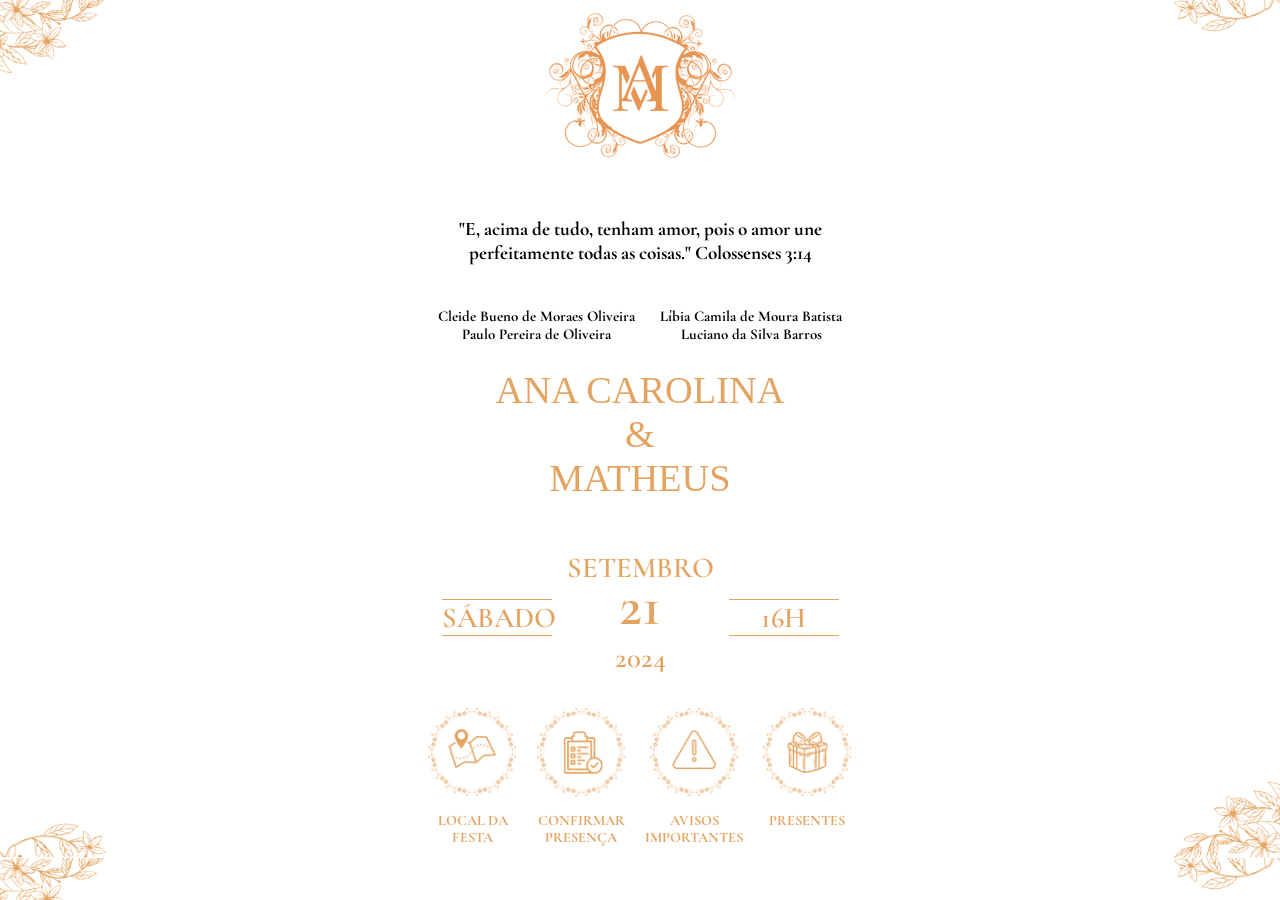
==== index.html @ b8f41e19 "fonte" ====
<!DOCTYPE html>
<html lang="pt-br">

<head>
  <meta charset="UTF-8">
  <meta name="viewport" content="width=device-width, initial-scale=1.0">
  <title>Convite de Casamento</title>
  <link rel="stylesheet" href="styles.css">
  <link href="https://fonts.googleapis.com/css2?family=Cormorant+Garamond:wght@300;400;500;600;700&display=swap" rel="stylesheet">
</head>

<body>
  <header>
    <div class="AeM"><img src="assets/Ana_e_Matheus.png" alt="Ana e Matheus"></div>
  </header>
  <div class="content">
    <div class="versiculo">
      <h2>"E, acima de tudo, tenham amor, pois o amor une <br> perfeitamente todas as coisas." Colossenses 3:14</h2>
    </div>

    <div class="familia">
      <div class="paisAna">
        <h3 class="cleide">Cleide Bueno de Moraes Oliveira</h3>
        <h3 class="paulo">Paulo Pereira de Oliveira</h3>
      </div>
      <div class="paisMatheus">
        <h3 class="libia">Líbia Camila de Moura Batista</h3>
        <h3 class="luciano">Luciano da Silva Barros</h3>
      </div>
    </div>

    <div class="nome">
      <h1 class="ana">ANA CAROLINA</h1>
      <h1 class="e">&</h1>
      <h1 class="matheus">MATHEUS</h1>
    </div>

    <div class="data">
      <div class="sabado">
        <h2 class="saba">SÁBADO</h2>
      </div>
      <div class="setembro">
        <h2 id="mes" class="l">SETEMBRO</h2>
        <h2 id="dia" class="l">21</h2>
        <h2 id="ano" class="l">2024</h2>
      </div>
      <div class="horas">
        <h2 class="h">16H</h2>
      </div>
    </div>
  </div>

  <footer>
    <div class="icones">
      <div class="local">
        <a href="https://www.google.com/maps/dir//-17.7634333,-50.8802422/@-17.7635506,-50.8812284,369m/data=!3m1!1e3!4m2!4m1!3e0?entry=ttu"><img src="assets/localDaFesta.png" alt="Local da Festa"></a>
        <h2>LOCAL DA<br> FESTA</h2>
      </div>
      <div class="presenca">
        <a href="https://forms.gle/znVHmJxSqxEpw1am8"><img src="assets/confirmaPresenca.png" alt="Confirmar Presença"></a>
        <h2>CONFIRMAR<br> PRESENÇA</h2>
      </div>
      <div class="avisos">
        <a href="#"><img src="assets/avisosImportantes.png" alt="Avisos Importantes"></a>
        <h2>AVISOS<br> IMPORTANTES</h2>
      </div>
      <div class="presentes">
        <a href="https://listapresente.havan.com.br/Convidado/ItensListaPresente/761027 "><img src="assets/presentes.png" alt="Presentes"></a>
        <h2>PRESENTES</h2>
      </div>
    </div>
  </footer>
</body>

</html>
---- styles.css ----
@font-face {
    font-family: 'TheSeasons';
    src: url('fonts/Fontspring-DEMO-theseasons-lt.otf');
}

html {
    scroll-behavior: smooth;
}

::selection {
    background-color: #E4A461;
    color: white;
}

::-moz-selection {
    background-color: #E4A461;
    color: white;
}

header {
    display: flex;
    justify-content: center;
    padding: 1%;
}

body {
    margin: 0;
    padding: 0;
    text-decoration: none;
    background-image: url('assets/bakground\(1920\ x\ 1080\ px\).png');
    background-size: cover;
    background-position: center;
    font-size: 1vw; /* Fonte base relativa ao viewport width */
}

.versiculo {
    display: flex;
    justify-content: center;
    font-family: 'Cormorant Garamond', sans-serif;
    font-size: 1em;
    font-weight: 100;
    text-align: center;
    padding: 2%;
}

.familia {
    display: flex;
    justify-content: center;
    flex-direction: row;
    align-items: center;
    gap: 2%;
    padding-bottom: 2%;
    font-family: 'Cormorant Garamond', sans-serif;
    font-size: 1em;
    font-weight: 100;
}

.paisAna,
.paisMatheus {
    display: flex;
    flex-direction: column;
    align-items: center;
}

.cleide,
.paulo,
.libia,
.luciano {
    margin: 0;
    text-align: center;
}

.nome {
    display: flex;
    flex-direction: column;
    align-items: center;
    color: #E4A461;
    padding-bottom: 2%;
    font-size: 1.5em;
}

.ana,
.matheus {
    margin: 0;
    font-family: 'TheSeasons';
    font-weight: 100;
}

.e {
    margin: 0;
    font-weight: 100;
}

.data {
    display: flex;
    justify-content: center;
    flex-direction: row;
    align-items: center;
    color: #E4A461;
    padding-bottom: 1%;
    font-size: 1.5em;
}

.setembro {
    display: flex;
    flex-direction: column;
    align-items: center;
    font-family: 'Cormorant Garamond', sans-serif;
}

#mes {
    font-size: 1.5em;
    margin-bottom: 1px;
}

#ano {
    font-size: 1.5em;
    margin-top: -1px;
}

#dia {
    font-size: 3em;
    margin-top: -15px;
}

.sabado,
.horas {
    display: flex;
    flex-direction: column;
    align-items: center;
    padding: 15px;
}

.saba,
.h,
.l {
    margin-bottom: 0;
    font-family: 'Cormorant Garamond', sans-serif;
    font-size: 1.5em;
    font-weight: 600;
}

.saba,
.h {
    border-top: 1px solid #E4A461;
    border-bottom: 1px solid #E4A461;
    width: 110px;
    text-align: center;
    margin-top: 35px;
}

.icones {
    padding-top: 20px;
    display: flex;
    justify-content: center;
    font-size: 0.75em;
    gap: 1.5%;
    color: #E4A461;
}

.local,
.presenca,
.avisos,
.presentes {
    display: flex;
    flex-direction: column;
    align-items: center;
    font-family: 'Cormorant Garamond', sans-serif;
    font-weight: 100;
    text-align: center;
}

.icones img {
    width: 7vw; 
}

@media only screen and (max-width: 1024px) {
    body {
        background-image: url('assets/bakground\(1024\ x\ 768\ px\).png');
        background-size: cover;
        background-position: center;
    }
}

@media only screen and (max-width: 768px) {
    body {
        background-image: url('assets/bakground\(768\ x\ 1024\ px\).png');
        background-size: cover;
        background-position: center;
    }
    .familia {
        gap: 1.5%;
        font-size: 1em;
    }
    .icones {
        font-size: 0.8em;
    }
    .icones img {
        width: 15vw;
    }
    .versiculo {
        font-size: 1em;
        padding: 3%;
    }
    .nome {
        font-size: 1.3em;
    }
    .data {
        font-size: 1.3em;
    }
    #mes,
    #ano {
        font-size: 1.3em;
    }
    #dia {
        font-size: 2.8em;
    }
    .saba,
    .h,
    .l {
        font-size: 1.3em;
    }
    .saba,
    .h {
        width: 100px;
    }
}

@media only screen and (max-width: 480px) {
    body {
        background-image: url('assets/bakground\(412\ x\ 915\ px\).png');
        background-size: cover;
        background-repeat: no-repeat;
        background-position-y: top;
    }
    .ana,
    .matheus {
    margin: 0;
    font-family: 'TheSeasons';
    font-weight: 100;
}
    .AeM img {
        width: 35vw;
    }
    .familia {
        gap: 1%;
        font-size: 3em;
    }
    .icones {
        font-size: 2em;
    }
    .icones img {
        width: 20vw;
    }
    .versiculo {
        font-size: 3em;
        padding: 4%;
    }
    .nome {
        font-size: 5em;
    }
    .data {
        font-size: 4em;
    }
    #mes,
    #ano {
        font-size: 1.5em;
    }
    #dia {
        font-size: 2.5em;
    }
    .saba,
    .h,
    .l {
        font-size: 1.2em;
    }
    .saba,
    .h {
        width: 90px;
    }
}

@media only screen and (max-width: 320px) {
    .familia {
        gap: 0.5%;
        font-size: 1em;
    }
    .icones {
        font-size: 0.8em;
    }
    .icones img {
        width: 25vw;
    }
    .versiculo {
        font-size: 1em;
        padding: 5%;
    }
    .nome {
        font-size: 1em;
    }
    .data {
        font-size: 1em;
    }
    #mes,
    #ano {
        font-size: 1em;
    }
    #dia {
        font-size: 2em;
    }
    .saba,
    .h,
    .l {
        font-size: 1em;
    }
    .saba,
    .h {
        width: 70px;
    }
}
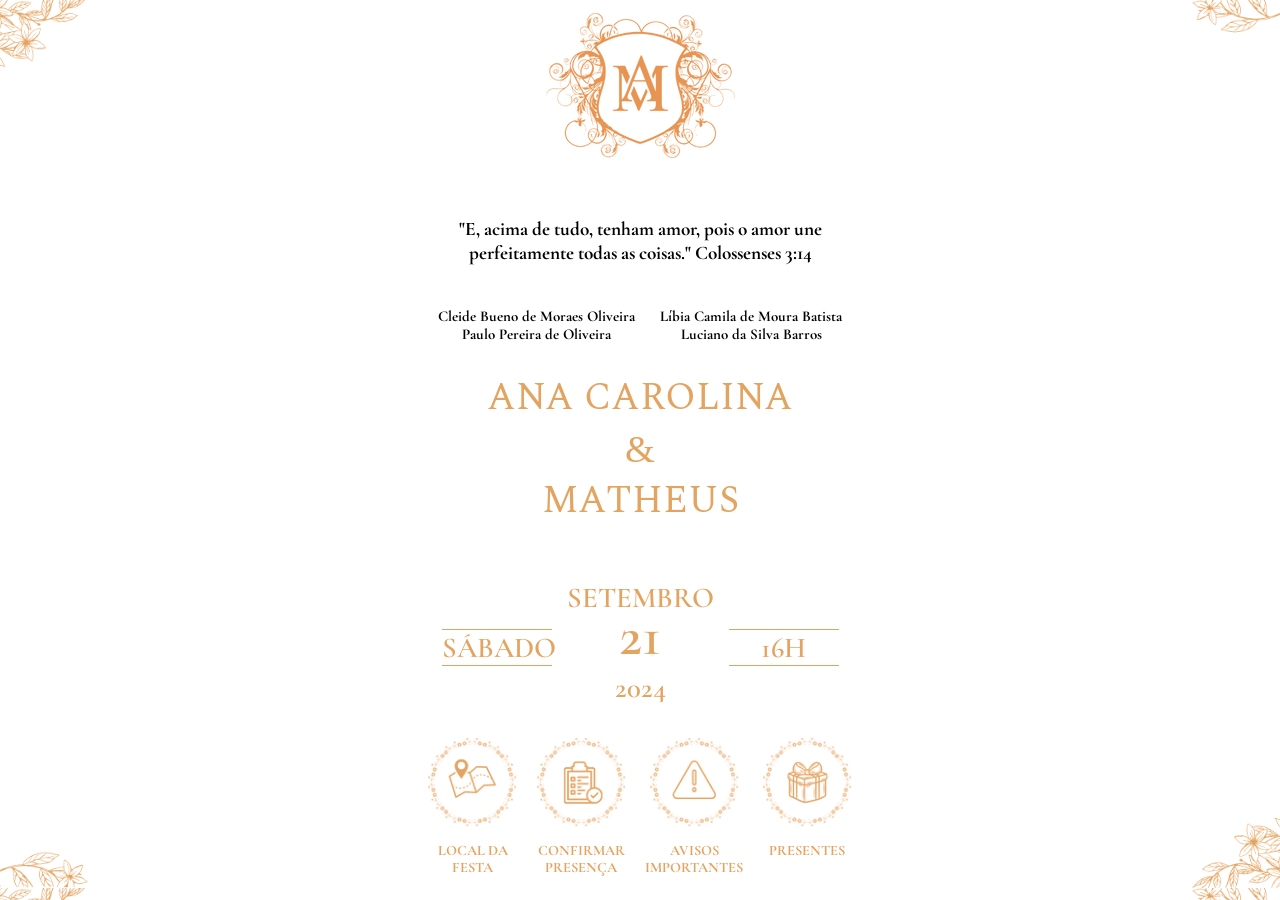
==== commit cb7100bc: "fonte" ====
--- a/index.html
+++ b/index.html
@@ -5,6 +5,7 @@
   <meta charset="UTF-8">
   <meta name="viewport" content="width=device-width, initial-scale=1.0">
   <title>Convite de Casamento</title>
+  <link rel="stylesheet" href="https://fonts.googleapis.com/css2?family=Spectral:wght@400&display=swap">
   <link rel="stylesheet" href="styles.css">
   <link href="https://fonts.googleapis.com/css2?family=Cormorant+Garamond:wght@300;400;500;600;700&display=swap" rel="stylesheet">
 </head>
--- a/styles.css
+++ b/styles.css
@@ -1,7 +1,4 @@
-@font-face {
-    font-family: 'TheSeasons';
-    src: url('fonts/Fontspring-DEMO-theseasons-lt.otf');
-}
+@import url('https://fonts.googleapis.com/css2?family=Spectral:wght@400&display=swap');
 
 html {
     scroll-behavior: smooth;
@@ -82,8 +79,8 @@
 .ana,
 .matheus {
     margin: 0;
-    font-family: 'TheSeasons';
-    font-weight: 100;
+    font-family: 'Spectral', sans-serif;
+    font-weight: 400;
 }
 
 .e {
@@ -235,10 +232,10 @@
     }
     .ana,
     .matheus {
-    margin: 0;
-    font-family: 'TheSeasons';
-    font-weight: 100;
-}
+        margin: 0;
+        font-family: 'Spectral', sans-serif;
+        font-weight: 400;
+    }
     .AeM img {
         width: 35vw;
     }
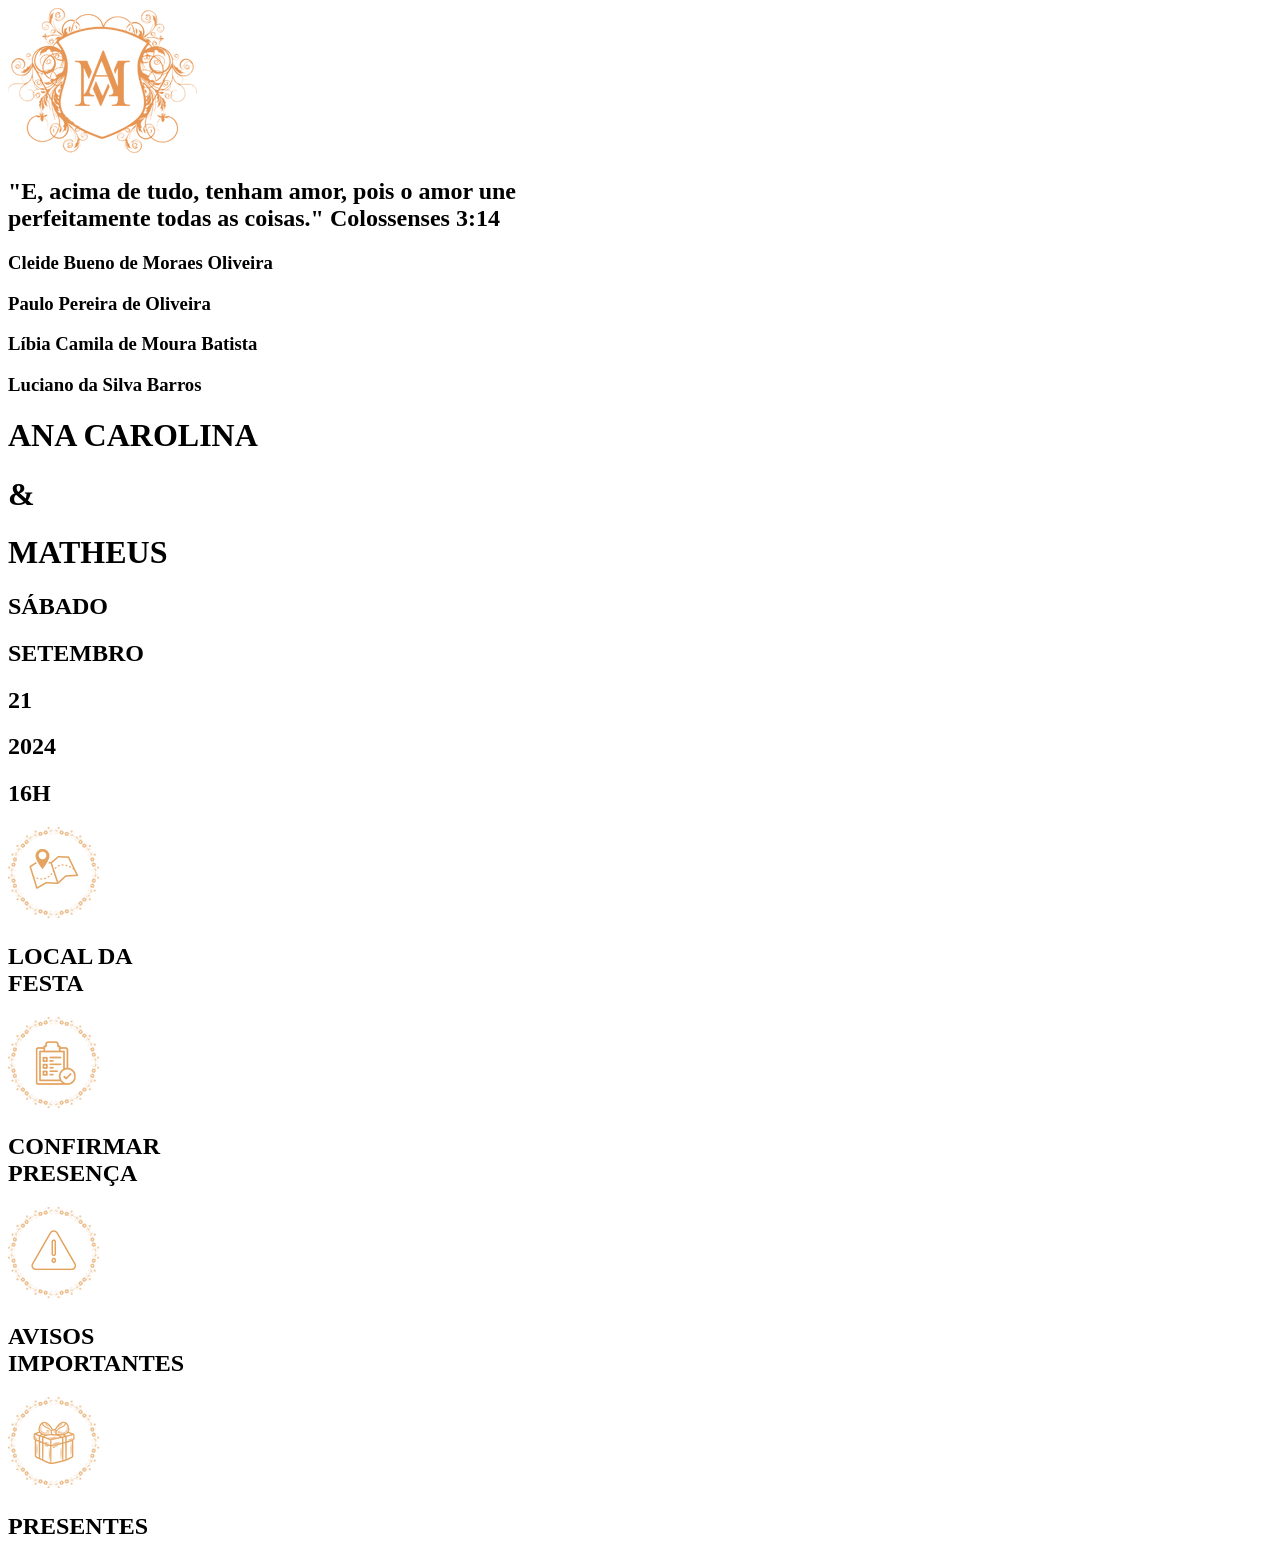
==== commit 0568aff4: "att fonte" ====
--- a/index.html
+++ b/index.html
@@ -5,9 +5,7 @@
   <meta charset="UTF-8">
   <meta name="viewport" content="width=device-width, initial-scale=1.0">
   <title>Convite de Casamento</title>
-  <link rel="stylesheet" href="https://fonts.googleapis.com/css2?family=Spectral:wght@400&display=swap">
-  <link rel="stylesheet" href="styles.css">
-  <link href="https://fonts.googleapis.com/css2?family=Cormorant+Garamond:wght@300;400;500;600;700&display=swap" rel="stylesheet">
+  <link href="https://fonts.googleapis.com/css2?family=Merriweather:wght@300;400&family=Spectral:wght@400&display=swap" rel="stylesheet">
 </head>
 
 <body>
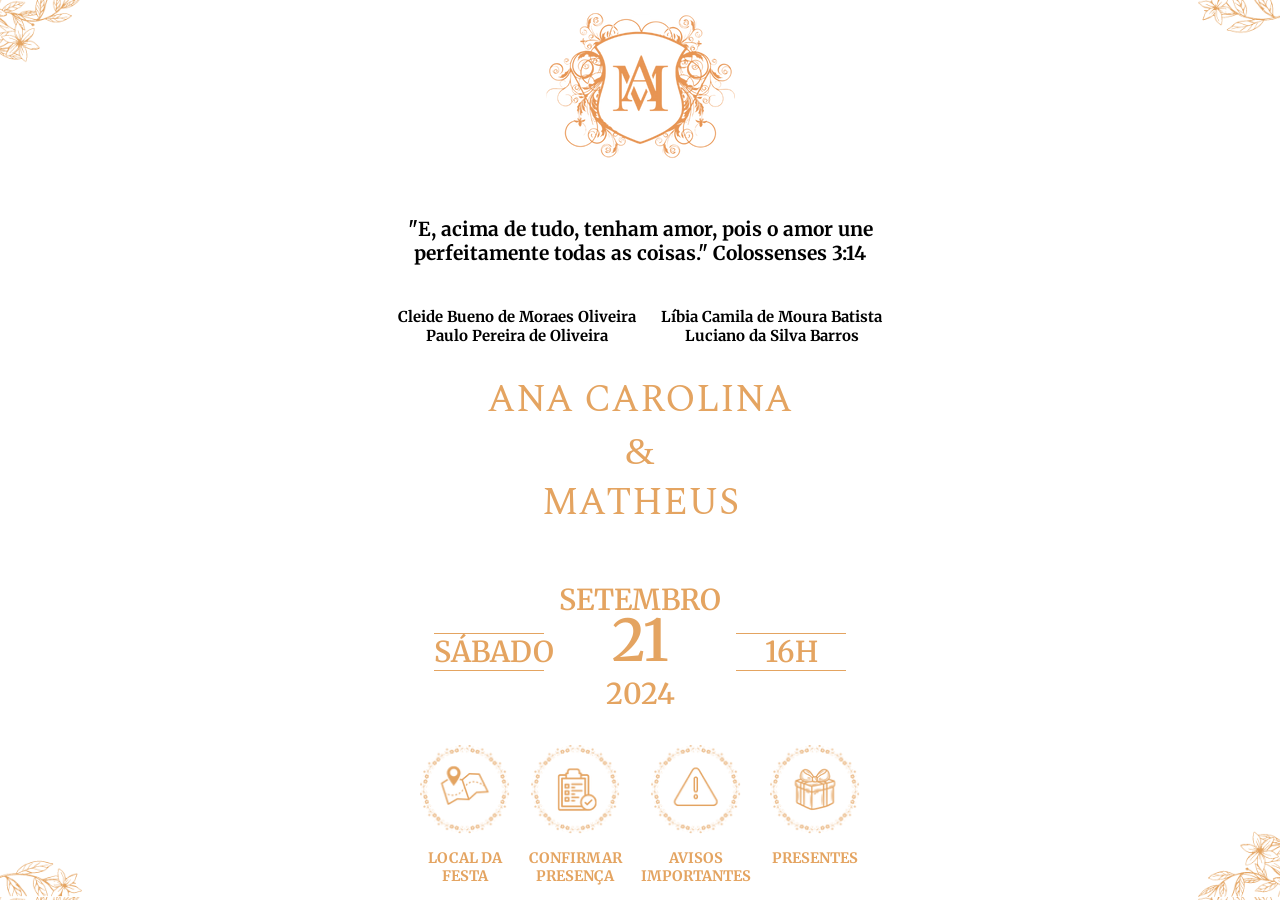
==== commit 27ef02e8: "att font" ====
--- a/index.html
+++ b/index.html
@@ -5,6 +5,7 @@
   <meta charset="UTF-8">
   <meta name="viewport" content="width=device-width, initial-scale=1.0">
   <title>Convite de Casamento</title>
+  <link rel="stylesheet" href="styles.css">
   <link href="https://fonts.googleapis.com/css2?family=Merriweather:wght@300;400&family=Spectral:wght@400&display=swap" rel="stylesheet">
 </head>
 
--- a/styles.css
+++ b/styles.css
@@ -0,0 +1,317 @@
+@import url('https://fonts.googleapis.com/css2?family=Merriweather:wght@300;400&family=Spectral:wght@400&display=swap');
+
+html {
+    scroll-behavior: smooth;
+}
+
+::selection {
+    background-color: #E4A461;
+    color: white;
+}
+
+::-moz-selection {
+    background-color: #E4A461;
+    color: white;
+}
+
+header {
+    display: flex;
+    justify-content: center;
+    padding: 1%;
+}
+
+body {
+    margin: 0;
+    padding: 0;
+    text-decoration: none;
+    background-image: url('assets/bakground\(1920\ x\ 1080\ px\).png');
+    background-size: cover;
+    background-position: center;
+    font-size: 1vw; /* Fonte base relativa ao viewport width */
+}
+
+.versiculo {
+    display: flex;
+    justify-content: center;
+    font-family: 'Merriweather', sans-serif;
+    font-size: 1em;
+    font-weight: 100;
+    text-align: center;
+    padding: 2%;
+}
+
+.familia {
+    display: flex;
+    justify-content: center;
+    flex-direction: row;
+    align-items: center;
+    gap: 2%;
+    padding-bottom: 2%;
+    font-family: 'Merriweather', sans-serif;
+    font-size: 1em;
+    font-weight: 100;
+}
+
+.paisAna,
+.paisMatheus {
+    display: flex;
+    flex-direction: column;
+    align-items: center;
+}
+
+.cleide,
+.paulo,
+.libia,
+.luciano {
+    margin: 0;
+    text-align: center;
+}
+
+.nome {
+    display: flex;
+    flex-direction: column;
+    align-items: center;
+    color: #E4A461;
+    padding-bottom: 2%;
+    font-size: 1.5em;
+}
+
+.ana,
+.matheus {
+    margin: 0;
+    font-family: 'Spectral', sans-serif;
+    font-weight: 400;
+}
+
+.e {
+    margin: 0;
+    font-weight: 100;
+}
+
+.data {
+    display: flex;
+    justify-content: center;
+    flex-direction: row;
+    align-items: center;
+    color: #E4A461;
+    padding-bottom: 1%;
+    font-size: 1.5em;
+}
+
+.setembro {
+    display: flex;
+    flex-direction: column;
+    align-items: center;
+    font-family: 'Merriweather', sans-serif;
+}
+
+#mes {
+    font-size: 1.5em;
+    margin-bottom: 1px;
+}
+
+#ano {
+    font-size: 1.5em;
+    margin-top: -1px;
+}
+
+#dia {
+    font-size: 3em;
+    margin-top: -15px;
+}
+
+.sabado,
+.horas {
+    display: flex;
+    flex-direction: column;
+    align-items: center;
+    padding: 15px;
+}
+
+.saba,
+.h,
+.l {
+    margin-bottom: 0;
+    font-family: 'Merriweather', sans-serif;
+    font-size: 1.5em;
+    font-weight: 600;
+}
+
+.saba,
+.h {
+    border-top: 1px solid #E4A461;
+    border-bottom: 1px solid #E4A461;
+    width: 110px;
+    text-align: center;
+    margin-top: 35px;
+}
+
+.icones {
+    padding-top: 20px;
+    display: flex;
+    justify-content: center;
+    font-size: 0.75em;
+    gap: 1.5%;
+    color: #E4A461;
+}
+
+.local,
+.presenca,
+.avisos,
+.presentes {
+    display: flex;
+    flex-direction: column;
+    align-items: center;
+    font-family: 'Merriweather', sans-serif;
+    font-weight: 100;
+    text-align: center;
+}
+
+.icones img {
+    width: 7vw; 
+}
+
+@media only screen and (max-width: 1024px) {
+    body {
+        background-image: url('assets/bakground\(1024\ x\ 768\ px\).png');
+        background-size: cover;
+        background-position: center;
+    }
+}
+
+@media only screen and (max-width: 768px) {
+    body {
+        background-image: url('assets/bakground\(768\ x\ 1024\ px\).png');
+        background-size: cover;
+        background-position: center;
+    }
+    .familia {
+        gap: 1.5%;
+        font-size: 1em;
+    }
+    .icones {
+        font-size: 0.8em;
+    }
+    .icones img {
+        width: 15vw;
+    }
+    .versiculo {
+        font-size: 1em;
+        padding: 3%;
+    }
+    .nome {
+        font-size: 1.3em;
+    }
+    .data {
+        font-size: 1.3em;
+    }
+    #mes,
+    #ano {
+        font-size: 1.3em;
+    }
+    #dia {
+        font-size: 2.8em;
+    }
+    .saba,
+    .h,
+    .l {
+        font-size: 1.3em;
+    }
+    .saba,
+    .h {
+        width: 100px;
+    }
+}
+
+@media only screen and (max-width: 480px) {
+    body {
+        background-image: url('assets/bakground\(412\ x\ 915\ px\).png');
+        background-size: cover;
+        background-repeat: no-repeat;
+        background-position-y: top;
+    }
+    .ana,
+    .matheus {
+        margin: 0;
+        font-family: 'Spectral', sans-serif;
+        font-weight: 400;
+    }
+    .AeM img {
+        width: 35vw;
+    }
+    .familia {
+        gap: 1%;
+        font-size: 3em;
+    }
+    .icones {
+        font-size: 2em;
+    }
+    .icones img {
+        width: 20vw;
+    }
+    .versiculo {
+        font-size: 3em;
+        padding: 4%;
+    }
+    .nome {
+        font-size: 5em;
+    }
+    .data {
+        font-size: 4em;
+    }
+    #mes,
+    #ano {
+        font-size: 1.5em;
+    }
+    #dia {
+        font-size: 2.5em;
+    }
+    .saba,
+    .h,
+    .l {
+        font-size: 1.2em;
+    }
+    .saba,
+    .h {
+        width: 90px;
+    }
+}
+
+@media only screen and (max-width: 320px) {
+    .familia {
+        gap: 0.5%;
+        font-size: 1em;
+    }
+    .icones {
+        font-size: 0.8em;
+    }
+    .icones img {
+        width: 25vw;
+    }
+    .versiculo {
+        font-size: 1em;
+        padding: 5%;
+    }
+    .nome {
+        font-size: 1em;
+    }
+    .data {
+        font-size: 1em;
+    }
+    #mes,
+    #ano {
+        font-size: 1em;
+    }
+    #dia {
+        font-size: 2em;
+    }
+    .saba,
+    .h,
+    .l {
+        font-size: 1em;
+    }
+    .saba,
+    .h {
+        width: 70px;
+    }
+}
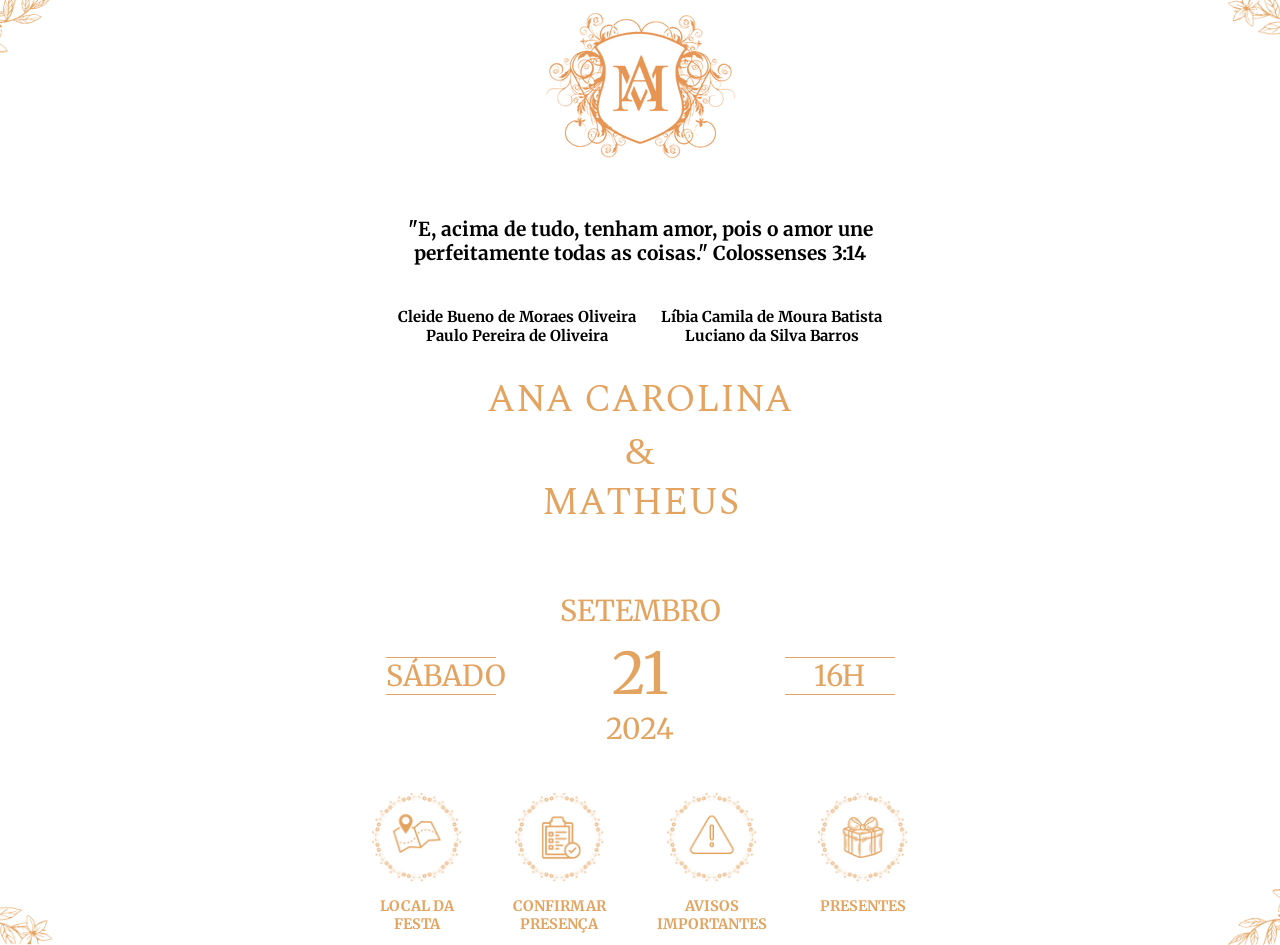
==== commit 4d30e3c0: "pre-visualização" ====
--- a/index.html
+++ b/index.html
@@ -7,6 +7,10 @@
   <title>Convite de Casamento</title>
   <link rel="stylesheet" href="styles.css">
   <link href="https://fonts.googleapis.com/css2?family=Merriweather:wght@300;400&family=Spectral:wght@400&display=swap" rel="stylesheet">
+  <meta property="og:title" content="Convite Carol e Matheus">
+  <meta property="og:url" content="https://conviteams2.vercel.app/">
+  <meta property="og:image" content="https://conviteams2.vercel.app/imagem.jpg">
+  <meta property="og:type" content="convite">
 </head>
 
 <body>
--- a/styles.css
+++ b/styles.css
@@ -27,7 +27,7 @@
     background-image: url('assets/bakground\(1920\ x\ 1080\ px\).png');
     background-size: cover;
     background-position: center;
-    font-size: 1vw; /* Fonte base relativa ao viewport width */
+    font-size: 1vw;
 }
 
 .versiculo {
@@ -102,12 +102,11 @@
     display: flex;
     flex-direction: column;
     align-items: center;
-    font-family: 'Merriweather', sans-serif;
 }
 
 #mes {
     font-size: 1.5em;
-    margin-bottom: 1px;
+    margin-bottom: 14%;
 }
 
 #ano {
@@ -125,16 +124,16 @@
     display: flex;
     flex-direction: column;
     align-items: center;
-    padding: 15px;
+    padding: 5%;
 }
 
 .saba,
 .h,
 .l {
-    margin-bottom: 0;
+    margin-bottom: 1%;
     font-family: 'Merriweather', sans-serif;
     font-size: 1.5em;
-    font-weight: 600;
+    font-weight: 400;
 }
 
 .saba,
@@ -151,7 +150,7 @@
     display: flex;
     justify-content: center;
     font-size: 0.75em;
-    gap: 1.5%;
+    gap: 4%;
     color: #E4A461;
 }
 
@@ -240,8 +239,8 @@
         width: 35vw;
     }
     .familia {
-        gap: 1%;
-        font-size: 3em;
+        gap: 3%;
+        font-size: 2.3em;
     }
     .icones {
         font-size: 2em;
@@ -250,7 +249,7 @@
         width: 20vw;
     }
     .versiculo {
-        font-size: 3em;
+        font-size: 2.5em;
         padding: 4%;
     }
     .nome {
@@ -258,10 +257,11 @@
     }
     .data {
         font-size: 4em;
+        gap: 1%;
     }
     #mes,
     #ano {
-        font-size: 1.5em;
+        font-size: 1em;
     }
     #dia {
         font-size: 2.5em;
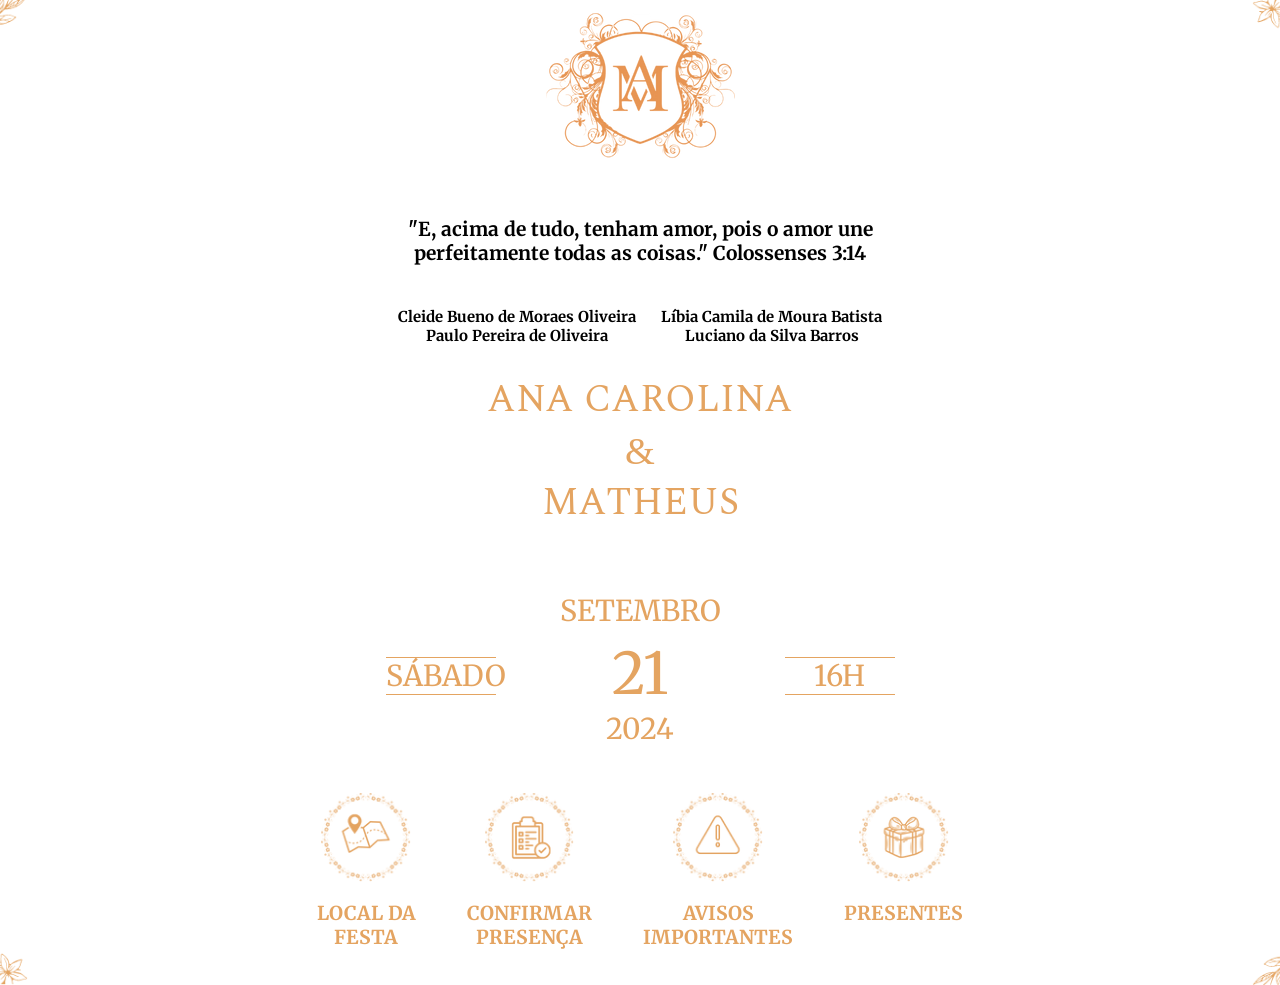
==== commit bf6a3d7c: "Pagina avisos" ====
--- a/index.html
+++ b/index.html
@@ -8,9 +8,10 @@
   <link rel="stylesheet" href="styles.css">
   <link href="https://fonts.googleapis.com/css2?family=Merriweather:wght@300;400&family=Spectral:wght@400&display=swap" rel="stylesheet">
   <meta property="og:title" content="Convite Carol e Matheus">
+  <meta property="og:description" content="Você está convidado para o casamento de Carol e Matheus.">
   <meta property="og:url" content="https://conviteams2.vercel.app/">
-  <meta property="og:image" content="https://conviteams2.vercel.app/imagem.jpg">
-  <meta property="og:type" content="convite">
+  <meta property="og:image" content="https://conviteams2.vercel.app/assets/convite.jpg">
+  <meta property="og:type" content="website">
 </head>
 
 <body>
@@ -65,7 +66,7 @@
         <h2>CONFIRMAR<br> PRESENÇA</h2>
       </div>
       <div class="avisos">
-        <a href="#"><img src="assets/avisosImportantes.png" alt="Avisos Importantes"></a>
+        <a href="/avisos.html"><img src="assets/avisosImportantes.png" alt="Avisos Importantes"></a>
         <h2>AVISOS<br> IMPORTANTES</h2>
       </div>
       <div class="presentes">
@@ -76,4 +77,4 @@
   </footer>
 </body>
 
-</html>+</html>
--- a/styles.css
+++ b/styles.css
@@ -19,12 +19,16 @@
     justify-content: center;
     padding: 1%;
 }
-
+.AeM img {
+    width: 100%; /* Ajuste o tamanho conforme necessário */
+    max-width: 500px; /* Define um limite máximo de largura */
+    height: auto; /* Garante a proporção da imagem */
+}
 body {
     margin: 0;
     padding: 0;
     text-decoration: none;
-    background-image: url('assets/bakground\(1920\ x\ 1080\ px\).png');
+    background-image: url('assets/bakground(1920 x 1080 px).png');
     background-size: cover;
     background-position: center;
     font-size: 1vw;
@@ -149,7 +153,7 @@
     padding-top: 20px;
     display: flex;
     justify-content: center;
-    font-size: 0.75em;
+    flex-wrap: wrap;
     gap: 4%;
     color: #E4A461;
 }
@@ -164,32 +168,36 @@
     font-family: 'Merriweather', sans-serif;
     font-weight: 100;
     text-align: center;
+    margin-bottom: 20px;
 }
 
 .icones img {
-    width: 7vw; 
+    width: 7vw;
 }
 
 @media only screen and (max-width: 1024px) {
     body {
-        background-image: url('assets/bakground\(1024\ x\ 768\ px\).png');
+        background-image: url('assets/bakground(1024 x 768 px).png');
         background-size: cover;
         background-position: center;
     }
+    .icones {
+        gap: 3%;
+    }
+    .icones img {
+        width: 10vw;
+    }
 }
 
 @media only screen and (max-width: 768px) {
     body {
-        background-image: url('assets/bakground\(768\ x\ 1024\ px\).png');
+        background-image: url('assets/bakground(768 x 1024 px).png');
         background-size: cover;
         background-position: center;
     }
     .familia {
         gap: 1.5%;
         font-size: 1em;
-    }
-    .icones {
-        font-size: 0.8em;
     }
     .icones img {
         width: 15vw;
@@ -224,7 +232,7 @@
 
 @media only screen and (max-width: 480px) {
     body {
-        background-image: url('assets/bakground\(412\ x\ 915\ px\).png');
+        background-image: url('assets/bakground(412 x 915 px).png');
         background-size: cover;
         background-repeat: no-repeat;
         background-position-y: top;
@@ -235,16 +243,10 @@
         font-family: 'Spectral', sans-serif;
         font-weight: 400;
     }
-    .AeM img {
-        width: 35vw;
-    }
     .familia {
         gap: 3%;
         font-size: 2.3em;
     }
-    .icones {
-        font-size: 2em;
-    }
     .icones img {
         width: 20vw;
     }
@@ -282,9 +284,6 @@
         gap: 0.5%;
         font-size: 1em;
     }
-    .icones {
-        font-size: 0.8em;
-    }
     .icones img {
         width: 25vw;
     }
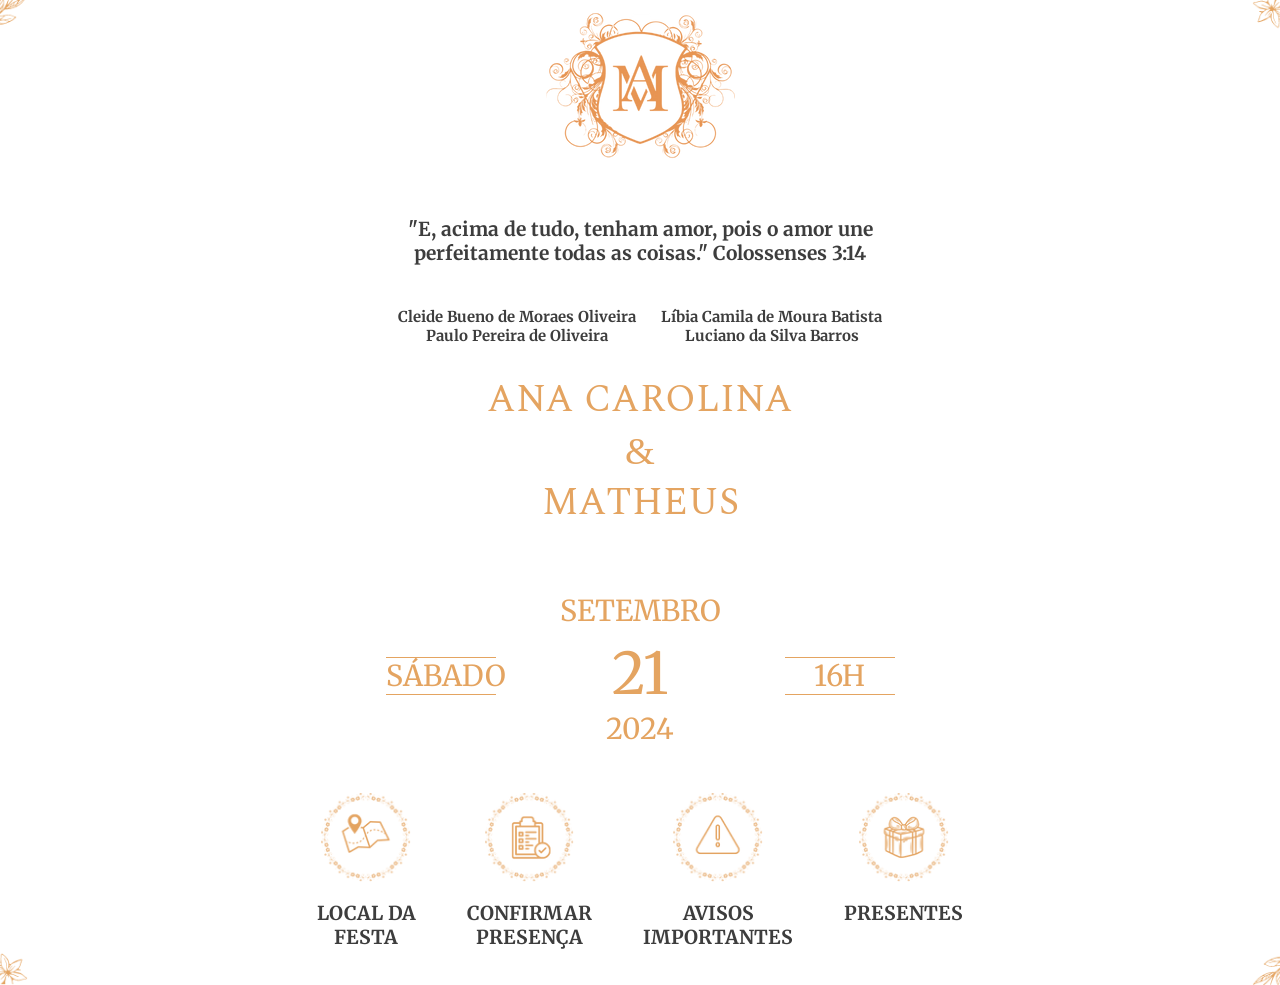
==== commit 3399f081: "cor alterada" ====
--- a/index.html
+++ b/index.html
@@ -16,7 +16,7 @@
 
 <body>
   <header>
-    <div class="AeM"><img src="assets/Ana_e_Matheus.png" alt="Ana e Matheus"></div>
+    <div class="AeM"><a href="/index.html"><img src="assets/Ana_e_Matheus.png" alt="Ana e Matheus"></a></div>
   </header>
   <div class="content">
     <div class="versiculo">
--- a/styles.css
+++ b/styles.css
@@ -42,6 +42,7 @@
     font-weight: 100;
     text-align: center;
     padding: 2%;
+    color: #3D3D3D;
 }
 
 .familia {
@@ -54,6 +55,7 @@
     font-family: 'Merriweather', sans-serif;
     font-size: 1em;
     font-weight: 100;
+    color: #3D3D3D;
 }
 
 .paisAna,
@@ -155,7 +157,7 @@
     justify-content: center;
     flex-wrap: wrap;
     gap: 4%;
-    color: #E4A461;
+    color: #3D3D3D;;
 }
 
 .local,
@@ -250,6 +252,12 @@
     .icones img {
         width: 20vw;
     }
+    .local,
+    .presenca,
+    .avisos,
+    .presentes {
+        font-size: 1.3em; /* Ajuste o tamanho da fonte conforme necessário */
+    }
     .versiculo {
         font-size: 2.5em;
         padding: 4%;
